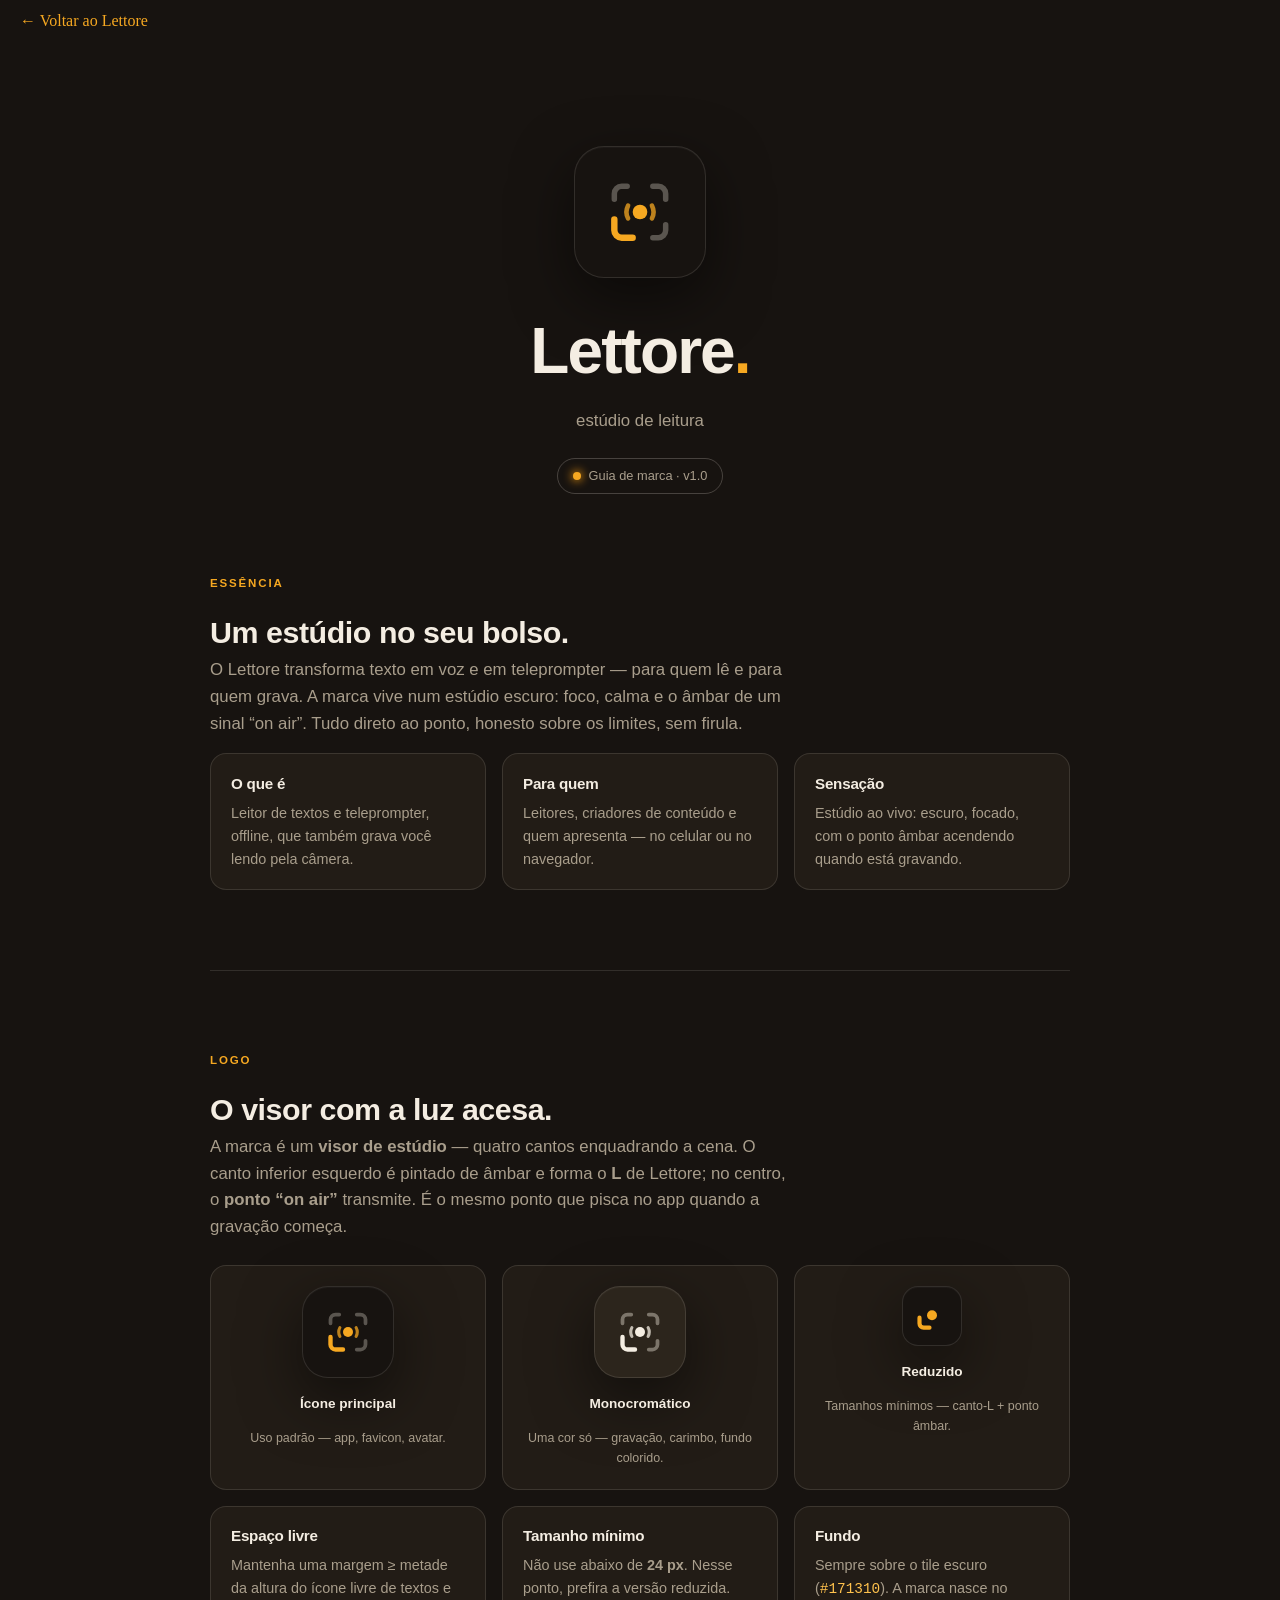
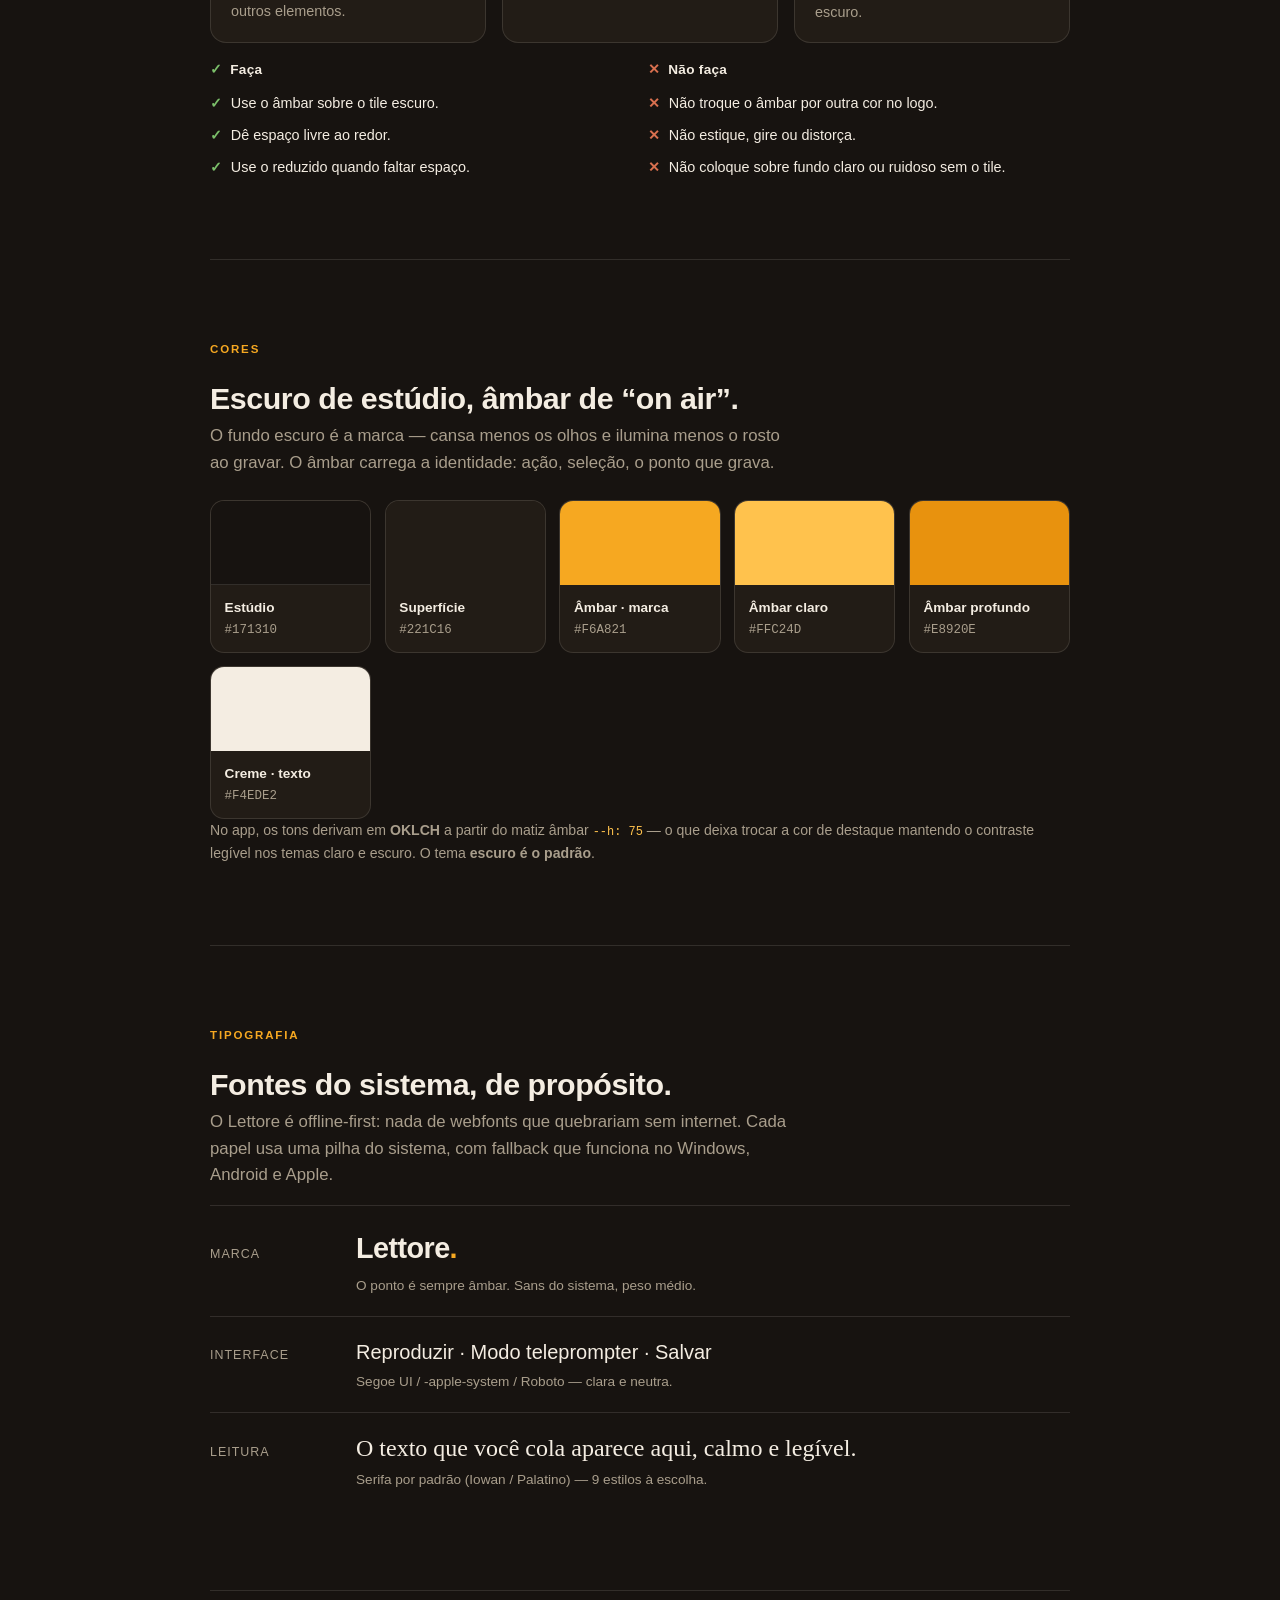
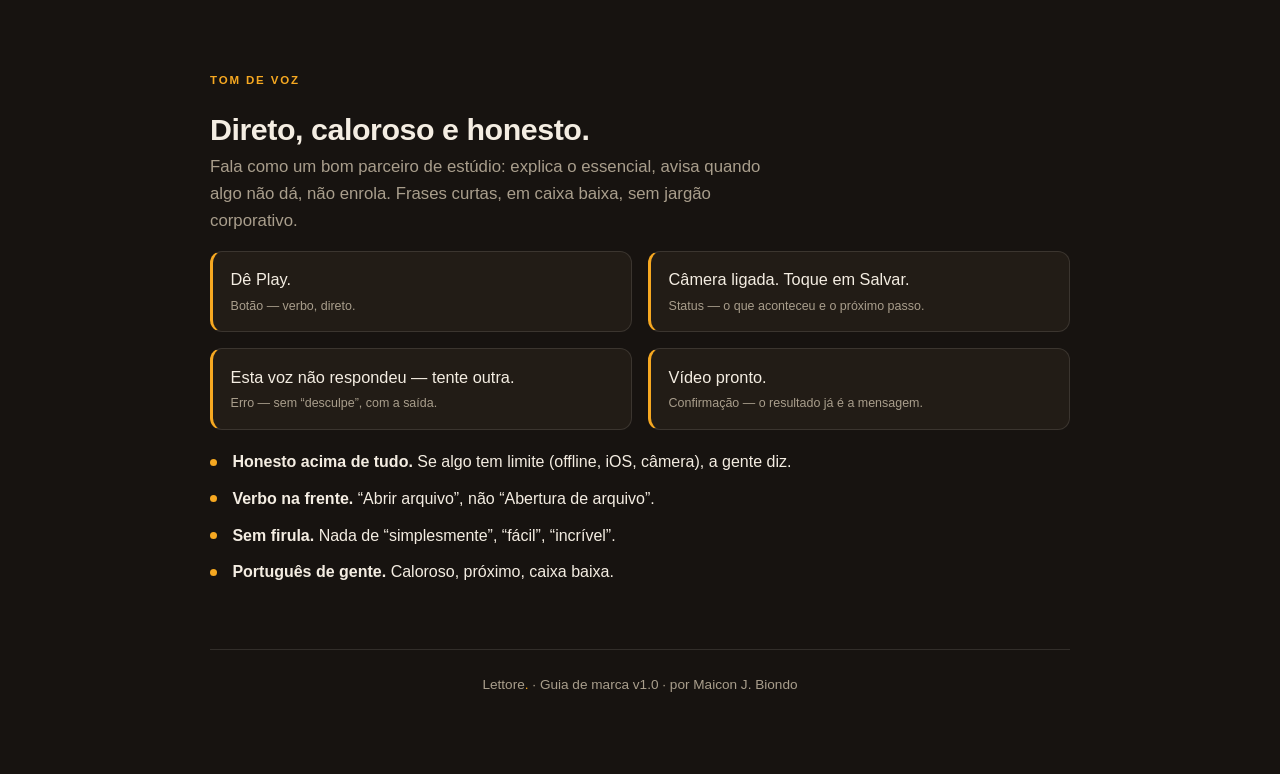
==== marca.html @ f1a98df7 "Guia de marca publicado no site (marca.html) + link no rodapé do app; offline via SW; cache sw v14" ====
<!doctype html>
<html lang="pt-BR">
<head>
<meta charset="utf-8" />
<meta name="viewport" content="width=device-width, initial-scale=1, viewport-fit=cover" />
<meta name="theme-color" content="#171310" />
<meta name="description" content="Guia de marca do Lettore: logo, cores, tipografia e tom de voz." />
<link rel="icon" href="icons/icon-192.png" />
<style>body{margin:0;background:#171310}.backbar{position:sticky;top:0;z-index:9;padding:12px 20px;font:600 14px/-apple-system,"Segoe UI",Roboto,sans-serif}.backbar a{color:#f6a821;text-decoration:none}</style>
<title>Lettore — Guia de marca</title>
<style>
  :root {
    --studio: #171310;
    --surface: #221c16;
    --surface-2: #2c251c;
    --amber: #f6a821;
    --amber-light: #ffc24d;
    --amber-deep: #e8920e;
    --cream: #f4ede2;
    --muted: #a99e8c;
    --line: rgba(244, 237, 226, 0.12);
    --line-strong: rgba(244, 237, 226, 0.22);
    --ok: #7bbf6a;
    --no: #d9704f;
    --sans: -apple-system, "Segoe UI", Roboto, "Helvetica Neue", Arial, sans-serif;
    --serif: "Iowan Old Style", "Palatino Linotype", Palatino, Georgia, serif;
    --mono: "SF Mono", "Cascadia Code", Menlo, Consolas, monospace;
  }
  * { box-sizing: border-box; }
  .bg {
    background: var(--studio);
    color: var(--cream);
    font-family: var(--sans);
    line-height: 1.6;
    padding: clamp(1.5rem, 5vw, 4rem) 1.25rem 5rem;
  }
  .wrap { max-width: 860px; margin: 0 auto; }
  .bg :is(h1, h2, h3) { margin: 0; font-weight: 650; letter-spacing: -0.015em; text-wrap: balance; }
  .bg p { margin: 0; }

  .eyebrow {
    font-size: 0.72rem; font-weight: 600; letter-spacing: 0.16em;
    text-transform: uppercase; color: var(--amber);
  }
  .section { margin-top: clamp(3rem, 7vw, 5rem); animation: rise 0.7s cubic-bezier(0.22,1,0.36,1) both; }
  .section > .eyebrow { display: block; margin-bottom: 1rem; }
  .section > h2 { font-size: clamp(1.4rem, 3.5vw, 1.9rem); }
  .lede { color: var(--muted); font-size: 1.05rem; max-width: 62ch; margin-top: 0.6rem; }
  .rule { height: 1px; background: var(--line); border: 0; margin-top: clamp(3rem, 7vw, 5rem); }

  /* Hero */
  .hero { text-align: center; padding: clamp(1rem, 4vw, 2.5rem) 0 0; animation: rise 0.8s cubic-bezier(0.22,1,0.36,1) both; }
  .tile {
    display: inline-grid; place-items: center;
    background: var(--studio);
    border: 1px solid var(--line);
    border-radius: 26px;
    box-shadow: 0 20px 60px rgba(0,0,0,0.5), inset 0 1px 0 rgba(255,255,255,0.03);
  }
  .hero .tile { width: 132px; height: 132px; border-radius: 30px; }
  .hero h1 {
    font-size: clamp(2.6rem, 9vw, 4rem); margin-top: 1.4rem;
    letter-spacing: -0.03em; font-weight: 650;
  }
  .hero h1 .dot { color: var(--amber); }
  .hero .tag { color: var(--muted); font-size: 1.05rem; margin-top: 0.3rem; }
  .badge {
    display: inline-flex; align-items: center; gap: 0.5rem; margin-top: 1.5rem;
    padding: 0.4rem 0.9rem; border: 1px solid var(--line-strong); border-radius: 999px;
    font-size: 0.8rem; color: var(--muted);
  }
  .badge .live { width: 8px; height: 8px; border-radius: 50%; background: var(--amber); box-shadow: 0 0 10px 1px var(--amber-deep); }

  /* Logo variations */
  .grid { display: grid; gap: 1rem; }
  .cols-3 { grid-template-columns: repeat(auto-fit, minmax(200px, 1fr)); }
  .cols-2 { grid-template-columns: repeat(auto-fit, minmax(240px, 1fr)); }
  .card {
    background: var(--surface); border: 1px solid var(--line); border-radius: 16px;
    padding: 1.25rem;
  }
  .logo-cell { display: flex; flex-direction: column; align-items: center; gap: 0.9rem; }
  .logo-cell .tile { width: 92px; height: 92px; }
  .logo-cell .name { font-size: 0.85rem; font-weight: 600; }
  .logo-cell .note { font-size: 0.78rem; color: var(--muted); text-align: center; }

  /* Clear space + min size row */
  .specs { display: grid; grid-template-columns: repeat(auto-fit, minmax(220px, 1fr)); gap: 1rem; margin-top: 1rem; }
  .spec { background: var(--surface); border: 1px solid var(--line); border-radius: 16px; padding: 1.1rem 1.25rem; }
  .spec h3 { font-size: 0.95rem; margin-bottom: 0.35rem; }
  .spec p { font-size: 0.9rem; color: var(--muted); }

  /* Do / Don't */
  .rules-2 { display: grid; grid-template-columns: 1fr 1fr; gap: 1rem; margin-top: 1rem; }
  @media (max-width: 560px) { .rules-2 { grid-template-columns: 1fr; } }
  .rulecol h3 { font-size: 0.85rem; letter-spacing: 0.02em; margin-bottom: 0.7rem; display: flex; align-items: center; gap: 0.5rem; }
  .rulecol ul { list-style: none; margin: 0; padding: 0; display: flex; flex-direction: column; gap: 0.55rem; }
  .rulecol li { font-size: 0.9rem; color: var(--cream); padding-left: 1.3rem; position: relative; }
  .rulecol li::before { position: absolute; left: 0; top: 0; font-weight: 700; }
  .do li::before { content: "✓"; color: var(--ok); }
  .dont li::before { content: "✕"; color: var(--no); }
  .tick { color: var(--ok); } .cross { color: var(--no); }

  /* Colors */
  .swatches { display: grid; grid-template-columns: repeat(auto-fit, minmax(150px, 1fr)); gap: 0.85rem; }
  .sw { border: 1px solid var(--line); border-radius: 14px; overflow: hidden; background: var(--surface); }
  .sw .chip { height: 84px; }
  .sw .meta { padding: 0.7rem 0.85rem; }
  .sw .role { font-size: 0.85rem; font-weight: 600; }
  .sw .hex { font-family: var(--mono); font-size: 0.78rem; color: var(--muted); margin-top: 0.15rem; text-transform: uppercase; }
  .note-oklch { margin-top: 1rem; font-size: 0.88rem; color: var(--muted); }
  .note-oklch code { font-family: var(--mono); color: var(--amber-light); font-size: 0.85em; }

  /* Typography */
  .type-row { border-top: 1px solid var(--line); padding: 1.2rem 0; display: grid; grid-template-columns: 130px 1fr; gap: 1rem; align-items: baseline; }
  @media (max-width: 560px) { .type-row { grid-template-columns: 1fr; gap: 0.4rem; } }
  .type-row .k { font-size: 0.78rem; color: var(--muted); text-transform: uppercase; letter-spacing: 0.08em; }
  .type-row .sample-serif { font-family: var(--serif); font-size: 1.5rem; line-height: 1.4; }
  .type-row .sample-sans { font-family: var(--sans); font-size: 1.25rem; }
  .type-row .sample-word { font-size: 1.8rem; font-weight: 650; letter-spacing: -0.02em; }
  .type-row .sub { font-size: 0.85rem; color: var(--muted); margin-top: 0.2rem; }

  /* Voice */
  .voice-grid { display: grid; grid-template-columns: 1fr 1fr; gap: 1rem; margin-top: 1rem; }
  @media (max-width: 560px) { .voice-grid { grid-template-columns: 1fr; } }
  .quote { background: var(--surface); border: 1px solid var(--line); border-left: 3px solid var(--amber); border-radius: 12px; padding: 0.9rem 1.1rem; font-size: 1.02rem; }
  .quote span { display: block; font-size: 0.78rem; color: var(--muted); margin-top: 0.3rem; }
  .principles { list-style: none; margin: 1.2rem 0 0; padding: 0; display: flex; flex-direction: column; gap: 0.7rem; }
  .principles li { padding-left: 1.4rem; position: relative; color: var(--cream); }
  .principles li::before { content: ""; position: absolute; left: 0; top: 0.6em; width: 7px; height: 7px; background: var(--amber); border-radius: 50%; }
  .principles b { font-weight: 650; }

  footer.foot { margin-top: 4rem; padding-top: 1.5rem; border-top: 1px solid var(--line); text-align: center; color: var(--muted); font-size: 0.85rem; }
  footer.foot .dot { color: var(--amber); }

  @keyframes rise { from { opacity: 0; transform: translateY(14px); } to { opacity: 1; transform: none; } }
  @media (prefers-reduced-motion: reduce) { .section, .hero { animation: none; } }
</style>

</head>
<body>
<div class="backbar"><a href="./index.html">← Voltar ao Lettore</a></div>
<div class="bg">
  <div class="wrap">

    <header class="hero">
      <span class="tile">
        <svg viewBox="0 0 96 96" width="88" height="88" aria-label="Marca Lettore">
          <path d="M20 34 v-6 a8 8 0 0 1 8-8 h6" fill="none" stroke="#F4EDE2" stroke-width="6" stroke-linecap="round" opacity="0.3"/>
          <path d="M62 20 h6 a8 8 0 0 1 8 8 v6" fill="none" stroke="#F4EDE2" stroke-width="6" stroke-linecap="round" opacity="0.3"/>
          <path d="M76 62 v6 a8 8 0 0 1 -8 8 h-6" fill="none" stroke="#F4EDE2" stroke-width="6" stroke-linecap="round" opacity="0.3"/>
          <path d="M20 56 v12 a8 8 0 0 0 8 8 h12" fill="none" stroke="#F6A821" stroke-width="7" stroke-linecap="round"/>
          <circle cx="48" cy="48" r="8" fill="#F6A821"/>
          <path d="M35 41 a15 15 0 0 0 0 14" fill="none" stroke="#F6A821" stroke-width="5" stroke-linecap="round" opacity="0.75"/>
          <path d="M61 41 a15 15 0 0 1 0 14" fill="none" stroke="#F6A821" stroke-width="5" stroke-linecap="round" opacity="0.75"/>
        </svg>
      </span>
      <h1>Lettore<span class="dot">.</span></h1>
      <p class="tag">estúdio de leitura</p>
      <span class="badge"><span class="live"></span> Guia de marca · v1.0</span>
    </header>

    <section class="section">
      <span class="eyebrow">Essência</span>
      <h2>Um estúdio no seu bolso.</h2>
      <p class="lede">O Lettore transforma texto em voz e em teleprompter — para quem lê e para quem grava. A marca vive num estúdio escuro: foco, calma e o âmbar de um sinal “on air”. Tudo direto ao ponto, honesto sobre os limites, sem firula.</p>
      <div class="specs">
        <div class="spec"><h3>O que é</h3><p>Leitor de textos e teleprompter, offline, que também grava você lendo pela câmera.</p></div>
        <div class="spec"><h3>Para quem</h3><p>Leitores, criadores de conteúdo e quem apresenta — no celular ou no navegador.</p></div>
        <div class="spec"><h3>Sensação</h3><p>Estúdio ao vivo: escuro, focado, com o ponto âmbar acendendo quando está gravando.</p></div>
      </div>
    </section>

    <hr class="rule" />

    <section class="section">
      <span class="eyebrow">Logo</span>
      <h2>O visor com a luz acesa.</h2>
      <p class="lede">A marca é um <b>visor de estúdio</b> — quatro cantos enquadrando a cena. O canto inferior esquerdo é pintado de âmbar e forma o <b>L</b> de Lettore; no centro, o <b>ponto “on air”</b> transmite. É o mesmo ponto que pisca no app quando a gravação começa.</p>

      <div class="grid cols-3" style="margin-top:1.5rem">
        <div class="card logo-cell">
          <span class="tile">
            <svg viewBox="0 0 96 96" width="60" height="60" aria-hidden="true">
              <path d="M20 34 v-6 a8 8 0 0 1 8-8 h6" fill="none" stroke="#F4EDE2" stroke-width="6" stroke-linecap="round" opacity="0.3"/>
              <path d="M62 20 h6 a8 8 0 0 1 8 8 v6" fill="none" stroke="#F4EDE2" stroke-width="6" stroke-linecap="round" opacity="0.3"/>
              <path d="M76 62 v6 a8 8 0 0 1 -8 8 h-6" fill="none" stroke="#F4EDE2" stroke-width="6" stroke-linecap="round" opacity="0.3"/>
              <path d="M20 56 v12 a8 8 0 0 0 8 8 h12" fill="none" stroke="#F6A821" stroke-width="7" stroke-linecap="round"/>
              <circle cx="48" cy="48" r="8" fill="#F6A821"/>
              <path d="M35 41 a15 15 0 0 0 0 14" fill="none" stroke="#F6A821" stroke-width="5" stroke-linecap="round" opacity="0.75"/>
              <path d="M61 41 a15 15 0 0 1 0 14" fill="none" stroke="#F6A821" stroke-width="5" stroke-linecap="round" opacity="0.75"/>
            </svg>
          </span>
          <span class="name">Ícone principal</span>
          <span class="note">Uso padrão — app, favicon, avatar.</span>
        </div>
        <div class="card logo-cell">
          <span class="tile" style="background:var(--surface-2)">
            <svg viewBox="0 0 96 96" width="60" height="60" aria-hidden="true" style="color:var(--cream)">
              <path d="M20 34 v-6 a8 8 0 0 1 8-8 h6" fill="none" stroke="currentColor" stroke-width="6" stroke-linecap="round" opacity="0.4"/>
              <path d="M62 20 h6 a8 8 0 0 1 8 8 v6" fill="none" stroke="currentColor" stroke-width="6" stroke-linecap="round" opacity="0.4"/>
              <path d="M76 62 v6 a8 8 0 0 1 -8 8 h-6" fill="none" stroke="currentColor" stroke-width="6" stroke-linecap="round" opacity="0.4"/>
              <path d="M20 56 v12 a8 8 0 0 0 8 8 h12" fill="none" stroke="currentColor" stroke-width="7" stroke-linecap="round"/>
              <circle cx="48" cy="48" r="8" fill="currentColor"/>
              <path d="M35 41 a15 15 0 0 0 0 14" fill="none" stroke="currentColor" stroke-width="5" stroke-linecap="round" opacity="0.75"/>
              <path d="M61 41 a15 15 0 0 1 0 14" fill="none" stroke="currentColor" stroke-width="5" stroke-linecap="round" opacity="0.75"/>
            </svg>
          </span>
          <span class="name">Monocromático</span>
          <span class="note">Uma cor só — gravação, carimbo, fundo colorido.</span>
        </div>
        <div class="card logo-cell">
          <span class="tile" style="width:60px;height:60px;border-radius:16px">
            <svg viewBox="0 0 96 96" width="40" height="40" aria-hidden="true">
              <path d="M18 52 v14 a10 10 0 0 0 10 10 h14" fill="none" stroke="#F6A821" stroke-width="10" stroke-linecap="round"/>
              <circle cx="48" cy="46" r="12" fill="#F6A821"/>
            </svg>
          </span>
          <span class="name">Reduzido</span>
          <span class="note">Tamanhos mínimos — canto-L + ponto âmbar.</span>
        </div>
      </div>

      <div class="specs">
        <div class="spec"><h3>Espaço livre</h3><p>Mantenha uma margem ≥ metade da altura do ícone livre de textos e outros elementos.</p></div>
        <div class="spec"><h3>Tamanho mínimo</h3><p>Não use abaixo de <b>24&nbsp;px</b>. Nesse ponto, prefira a versão reduzida.</p></div>
        <div class="spec"><h3>Fundo</h3><p>Sempre sobre o tile escuro (<span style="font-family:var(--mono);color:var(--amber-light)">#171310</span>). A marca nasce no escuro.</p></div>
      </div>

      <div class="rules-2">
        <div class="rulecol do">
          <h3><span class="tick">✓</span> Faça</h3>
          <ul>
            <li>Use o âmbar sobre o tile escuro.</li>
            <li>Dê espaço livre ao redor.</li>
            <li>Use o reduzido quando faltar espaço.</li>
          </ul>
        </div>
        <div class="rulecol dont">
          <h3><span class="cross">✕</span> Não faça</h3>
          <ul>
            <li>Não troque o âmbar por outra cor no logo.</li>
            <li>Não estique, gire ou distorça.</li>
            <li>Não coloque sobre fundo claro ou ruidoso sem o tile.</li>
          </ul>
        </div>
      </div>
    </section>

    <hr class="rule" />

    <section class="section">
      <span class="eyebrow">Cores</span>
      <h2>Escuro de estúdio, âmbar de “on air”.</h2>
      <p class="lede">O fundo escuro é a marca — cansa menos os olhos e ilumina menos o rosto ao gravar. O âmbar carrega a identidade: ação, seleção, o ponto que grava.</p>
      <div class="swatches" style="margin-top:1.5rem">
        <div class="sw"><div class="chip" style="background:#171310;border-bottom:1px solid var(--line)"></div><div class="meta"><div class="role">Estúdio</div><div class="hex">#171310</div></div></div>
        <div class="sw"><div class="chip" style="background:#221c16"></div><div class="meta"><div class="role">Superfície</div><div class="hex">#221C16</div></div></div>
        <div class="sw"><div class="chip" style="background:#f6a821"></div><div class="meta"><div class="role">Âmbar · marca</div><div class="hex">#F6A821</div></div></div>
        <div class="sw"><div class="chip" style="background:#ffc24d"></div><div class="meta"><div class="role">Âmbar claro</div><div class="hex">#FFC24D</div></div></div>
        <div class="sw"><div class="chip" style="background:#e8920e"></div><div class="meta"><div class="role">Âmbar profundo</div><div class="hex">#E8920E</div></div></div>
        <div class="sw"><div class="chip" style="background:#f4ede2"></div><div class="meta"><div class="role">Creme · texto</div><div class="hex">#F4EDE2</div></div></div>
      </div>
      <p class="note-oklch">No app, os tons derivam em <b>OKLCH</b> a partir do matiz âmbar <code>--h: 75</code> — o que deixa trocar a cor de destaque mantendo o contraste legível nos temas claro e escuro. O tema <b>escuro é o padrão</b>.</p>
    </section>

    <hr class="rule" />

    <section class="section">
      <span class="eyebrow">Tipografia</span>
      <h2>Fontes do sistema, de propósito.</h2>
      <p class="lede">O Lettore é offline-first: nada de webfonts que quebrariam sem internet. Cada papel usa uma pilha do sistema, com fallback que funciona no Windows, Android e Apple.</p>
      <div style="margin-top:1rem">
        <div class="type-row">
          <div class="k">Marca</div>
          <div><div class="sample-word">Lettore<span style="color:var(--amber)">.</span></div><div class="sub">O ponto é sempre âmbar. Sans do sistema, peso médio.</div></div>
        </div>
        <div class="type-row">
          <div class="k">Interface</div>
          <div><div class="sample-sans">Reproduzir · Modo teleprompter · Salvar</div><div class="sub">Segoe UI / -apple-system / Roboto — clara e neutra.</div></div>
        </div>
        <div class="type-row">
          <div class="k">Leitura</div>
          <div><div class="sample-serif">O texto que você cola aparece aqui, calmo e legível.</div><div class="sub">Serifa por padrão (Iowan / Palatino) — 9 estilos à escolha.</div></div>
        </div>
      </div>
    </section>

    <hr class="rule" />

    <section class="section">
      <span class="eyebrow">Tom de voz</span>
      <h2>Direto, caloroso e honesto.</h2>
      <p class="lede">Fala como um bom parceiro de estúdio: explica o essencial, avisa quando algo não dá, não enrola. Frases curtas, em caixa baixa, sem jargão corporativo.</p>
      <div class="voice-grid">
        <div class="quote">Dê Play.<span>Botão — verbo, direto.</span></div>
        <div class="quote">Câmera ligada. Toque em Salvar.<span>Status — o que aconteceu e o próximo passo.</span></div>
        <div class="quote">Esta voz não respondeu — tente outra.<span>Erro — sem “desculpe”, com a saída.</span></div>
        <div class="quote">Vídeo pronto.<span>Confirmação — o resultado já é a mensagem.</span></div>
      </div>
      <ul class="principles">
        <li><b>Honesto acima de tudo.</b> Se algo tem limite (offline, iOS, câmera), a gente diz.</li>
        <li><b>Verbo na frente.</b> “Abrir arquivo”, não “Abertura de arquivo”.</li>
        <li><b>Sem firula.</b> Nada de “simplesmente”, “fácil”, “incrível”.</li>
        <li><b>Português de gente.</b> Caloroso, próximo, caixa baixa.</li>
      </ul>
    </section>

    <footer class="foot">
      Lettore<span class="dot">.</span> · Guia de marca v1.0 · por Maicon J. Biondo
    </footer>

  </div>
</div>

</body>
</html>
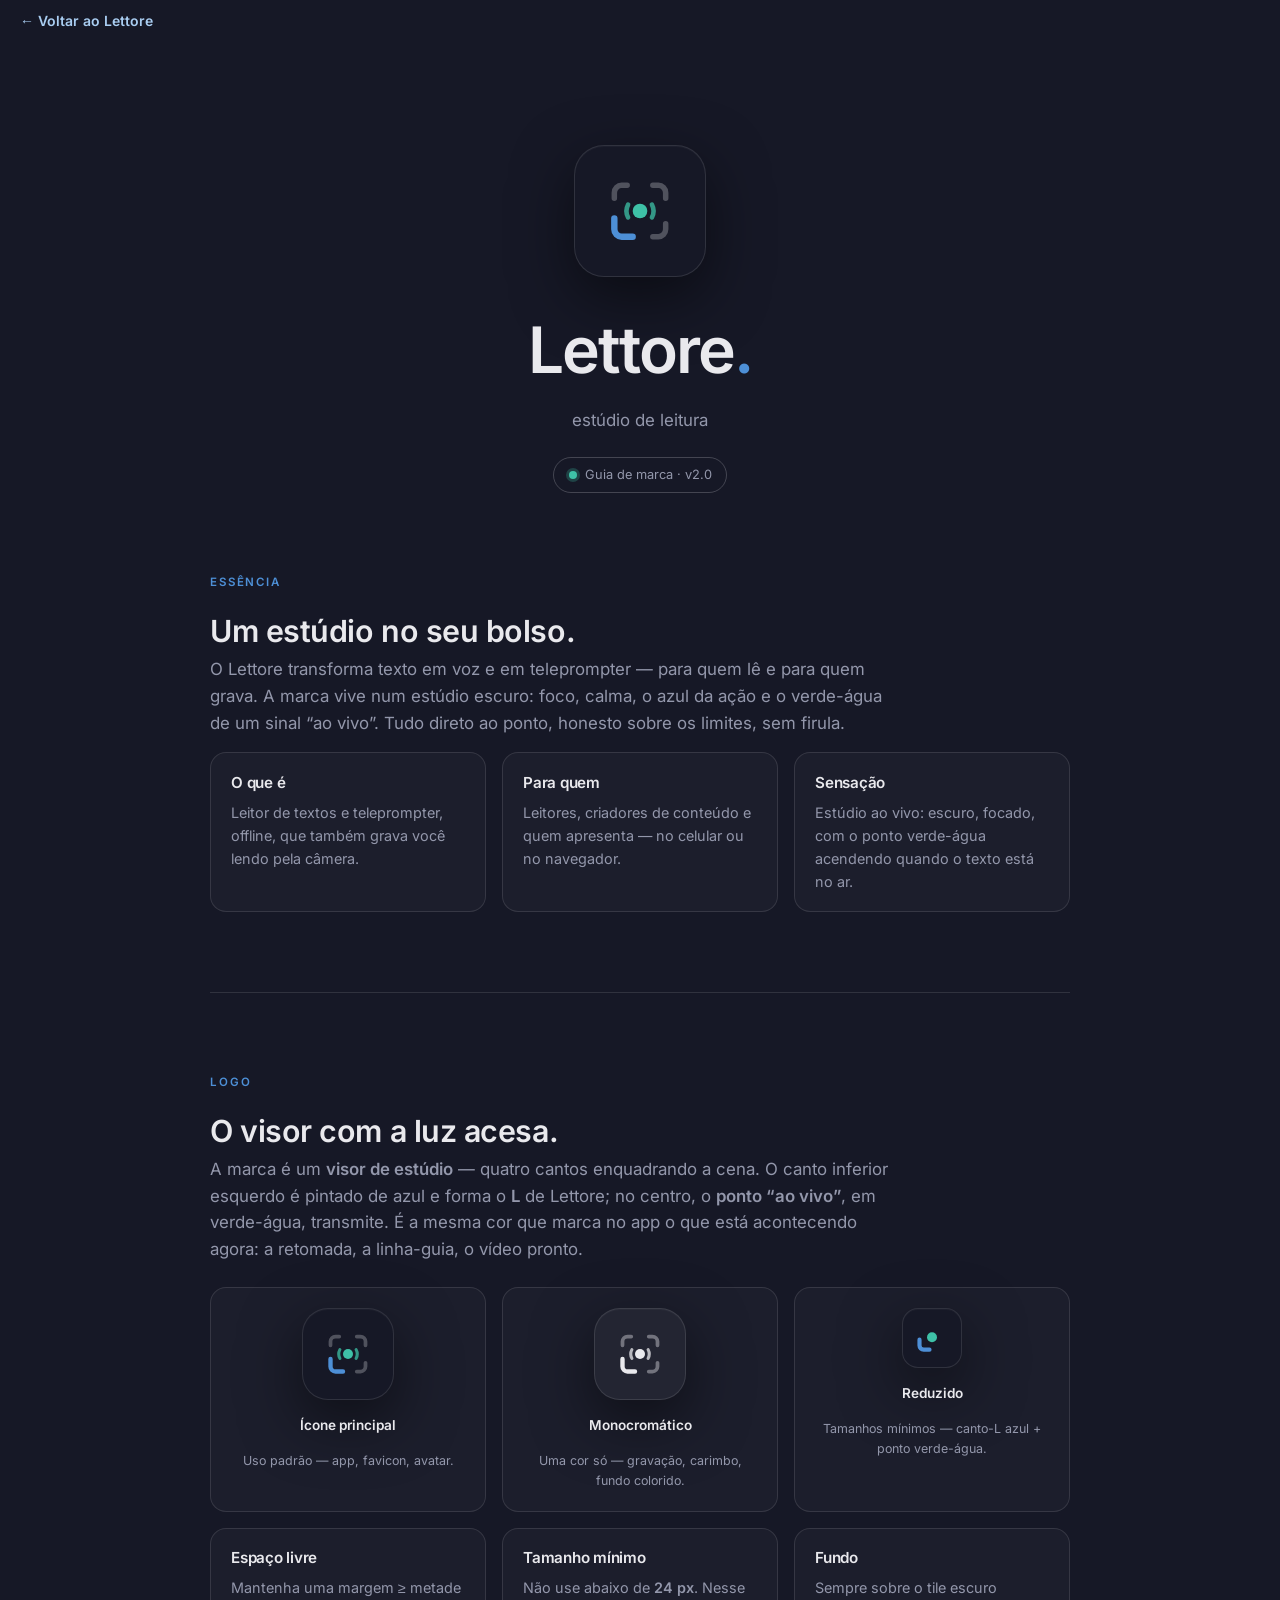
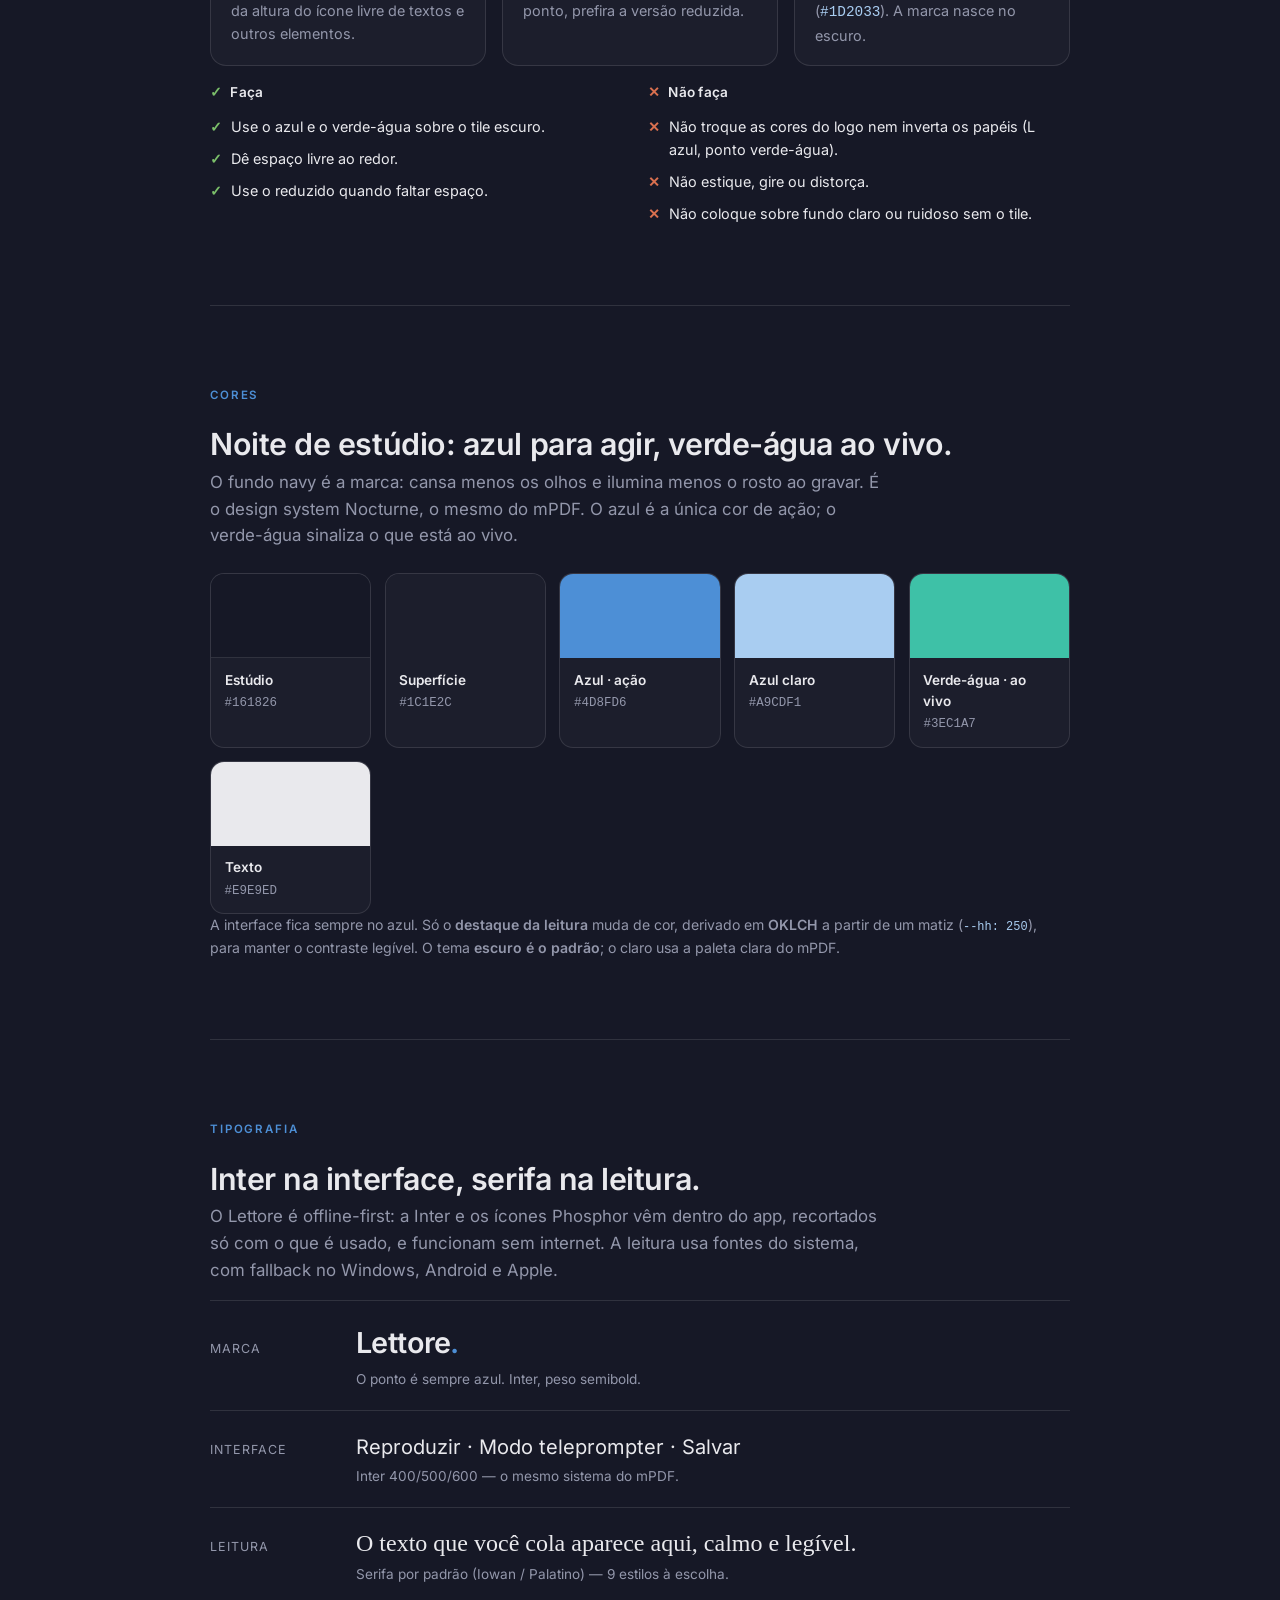
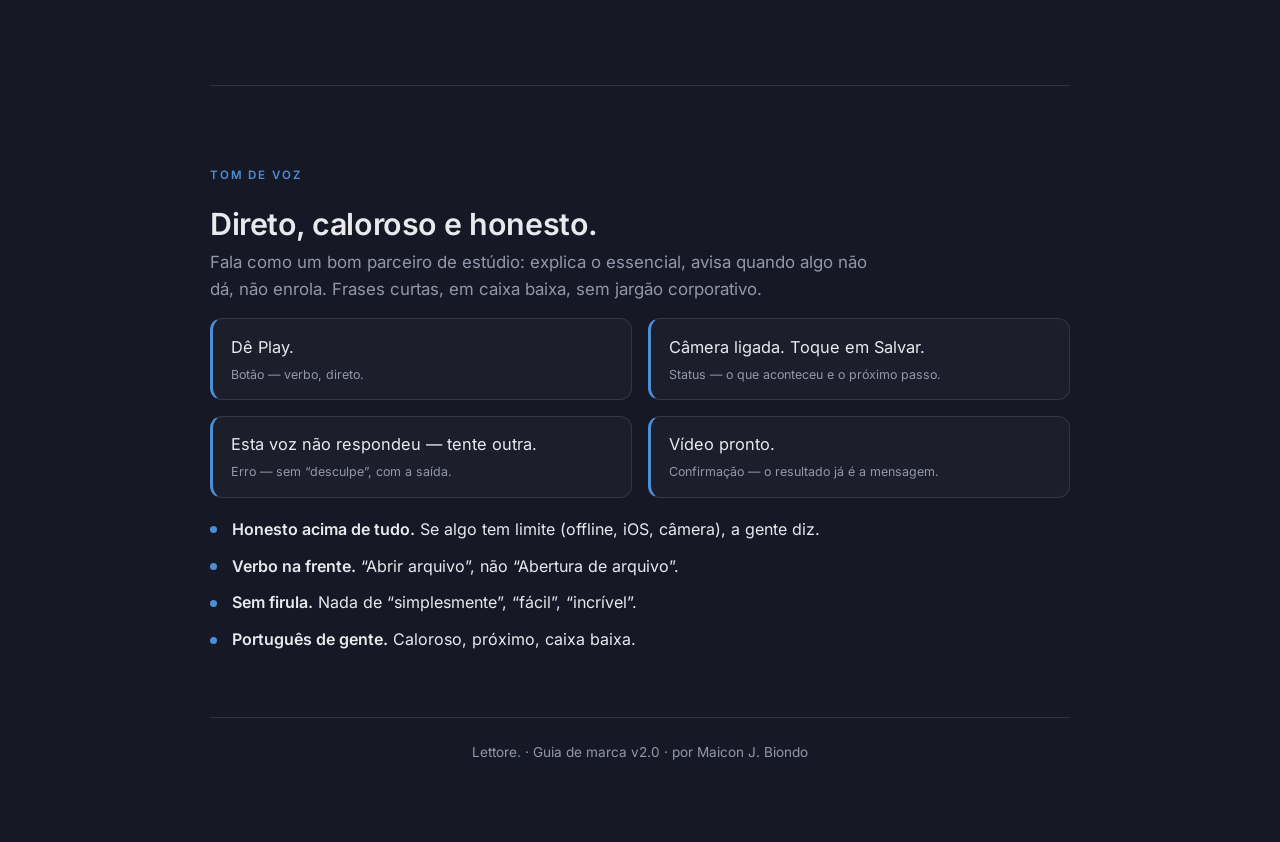
==== commit d410abfd: "feat: v2.0 - visual Nocturne, faixa de foco e 11 correcoes - Interface no design system Nocturne (me" ====
--- a/marca.html
+++ b/marca.html
@@ -3,26 +3,29 @@
 <head>
 <meta charset="utf-8" />
 <meta name="viewport" content="width=device-width, initial-scale=1, viewport-fit=cover" />
-<meta name="theme-color" content="#171310" />
+<meta name="theme-color" content="#161826" />
 <meta name="description" content="Guia de marca do Lettore: logo, cores, tipografia e tom de voz." />
 <link rel="icon" href="icons/icon-192.png" />
-<style>body{margin:0;background:#171310}.backbar{position:sticky;top:0;z-index:9;padding:12px 20px;font:600 14px/-apple-system,"Segoe UI",Roboto,sans-serif}.backbar a{color:#f6a821;text-decoration:none}</style>
+<style>body{margin:0;background:#161826}.backbar{position:sticky;top:0;z-index:9;padding:12px 20px;background:#161826;font:600 14px Inter,-apple-system,"Segoe UI",Roboto,sans-serif}.backbar a{color:#A9CDF1;text-decoration:none}</style>
 <title>Lettore — Guia de marca</title>
 <style>
+  @font-face { font-family: "Inter"; font-weight: 400; font-display: swap; src: url("fonts/Inter-400.ttf") format("truetype"); }
+  @font-face { font-family: "Inter"; font-weight: 500 700; font-display: swap; src: url("fonts/Inter-600.ttf") format("truetype"); }
   :root {
-    --studio: #171310;
-    --surface: #221c16;
-    --surface-2: #2c251c;
-    --amber: #f6a821;
-    --amber-light: #ffc24d;
-    --amber-deep: #e8920e;
-    --cream: #f4ede2;
-    --muted: #a99e8c;
-    --line: rgba(244, 237, 226, 0.12);
-    --line-strong: rgba(244, 237, 226, 0.22);
+    --studio: #161826;
+    --surface: #1C1E2C;
+    --surface-2: #232532;
+    --amber: #4D8FD6;
+    --live: #3EC1A7;
+    --amber-light: #A9CDF1;
+    --amber-deep: #2F6FB5;
+    --cream: #E9E9ED;
+    --muted: #9397AB;
+    --line: rgba(233, 233, 237, 0.12);
+    --line-strong: rgba(233, 233, 237, 0.22);
     --ok: #7bbf6a;
     --no: #d9704f;
-    --sans: -apple-system, "Segoe UI", Roboto, "Helvetica Neue", Arial, sans-serif;
+    --sans: "Inter", -apple-system, "Segoe UI", Roboto, "Helvetica Neue", Arial, sans-serif;
     --serif: "Iowan Old Style", "Palatino Linotype", Palatino, Georgia, serif;
     --mono: "SF Mono", "Cascadia Code", Menlo, Consolas, monospace;
   }
@@ -69,7 +72,7 @@
     padding: 0.4rem 0.9rem; border: 1px solid var(--line-strong); border-radius: 999px;
     font-size: 0.8rem; color: var(--muted);
   }
-  .badge .live { width: 8px; height: 8px; border-radius: 50%; background: var(--amber); box-shadow: 0 0 10px 1px var(--amber-deep); }
+  .badge .live { width: 8px; height: 8px; border-radius: 50%; background: var(--live); box-shadow: 0 0 0 3px rgba(62, 193, 167, .25); }
 
   /* Logo variations */
   .grid { display: grid; gap: 1rem; }
@@ -146,28 +149,28 @@
     <header class="hero">
       <span class="tile">
         <svg viewBox="0 0 96 96" width="88" height="88" aria-label="Marca Lettore">
-          <path d="M20 34 v-6 a8 8 0 0 1 8-8 h6" fill="none" stroke="#F4EDE2" stroke-width="6" stroke-linecap="round" opacity="0.3"/>
-          <path d="M62 20 h6 a8 8 0 0 1 8 8 v6" fill="none" stroke="#F4EDE2" stroke-width="6" stroke-linecap="round" opacity="0.3"/>
-          <path d="M76 62 v6 a8 8 0 0 1 -8 8 h-6" fill="none" stroke="#F4EDE2" stroke-width="6" stroke-linecap="round" opacity="0.3"/>
-          <path d="M20 56 v12 a8 8 0 0 0 8 8 h12" fill="none" stroke="#F6A821" stroke-width="7" stroke-linecap="round"/>
-          <circle cx="48" cy="48" r="8" fill="#F6A821"/>
-          <path d="M35 41 a15 15 0 0 0 0 14" fill="none" stroke="#F6A821" stroke-width="5" stroke-linecap="round" opacity="0.75"/>
-          <path d="M61 41 a15 15 0 0 1 0 14" fill="none" stroke="#F6A821" stroke-width="5" stroke-linecap="round" opacity="0.75"/>
+          <path d="M20 34 v-6 a8 8 0 0 1 8-8 h6" fill="none" stroke="#E9E9ED" stroke-width="6" stroke-linecap="round" opacity="0.28"/>
+          <path d="M62 20 h6 a8 8 0 0 1 8 8 v6" fill="none" stroke="#E9E9ED" stroke-width="6" stroke-linecap="round" opacity="0.28"/>
+          <path d="M76 62 v6 a8 8 0 0 1 -8 8 h-6" fill="none" stroke="#E9E9ED" stroke-width="6" stroke-linecap="round" opacity="0.28"/>
+          <path d="M20 56 v12 a8 8 0 0 0 8 8 h12" fill="none" stroke="#4D8FD6" stroke-width="7" stroke-linecap="round"/>
+          <circle cx="48" cy="48" r="8" fill="#3EC1A7"/>
+          <path d="M35 41 a15 15 0 0 0 0 14" fill="none" stroke="#3EC1A7" stroke-width="5" stroke-linecap="round" opacity="0.75"/>
+          <path d="M61 41 a15 15 0 0 1 0 14" fill="none" stroke="#3EC1A7" stroke-width="5" stroke-linecap="round" opacity="0.75"/>
         </svg>
       </span>
       <h1>Lettore<span class="dot">.</span></h1>
       <p class="tag">estúdio de leitura</p>
-      <span class="badge"><span class="live"></span> Guia de marca · v1.0</span>
+      <span class="badge"><span class="live"></span> Guia de marca · v2.0</span>
     </header>
 
     <section class="section">
       <span class="eyebrow">Essência</span>
       <h2>Um estúdio no seu bolso.</h2>
-      <p class="lede">O Lettore transforma texto em voz e em teleprompter — para quem lê e para quem grava. A marca vive num estúdio escuro: foco, calma e o âmbar de um sinal “on air”. Tudo direto ao ponto, honesto sobre os limites, sem firula.</p>
+      <p class="lede">O Lettore transforma texto em voz e em teleprompter — para quem lê e para quem grava. A marca vive num estúdio escuro: foco, calma, o azul da ação e o verde-água de um sinal “ao vivo”. Tudo direto ao ponto, honesto sobre os limites, sem firula.</p>
       <div class="specs">
         <div class="spec"><h3>O que é</h3><p>Leitor de textos e teleprompter, offline, que também grava você lendo pela câmera.</p></div>
         <div class="spec"><h3>Para quem</h3><p>Leitores, criadores de conteúdo e quem apresenta — no celular ou no navegador.</p></div>
-        <div class="spec"><h3>Sensação</h3><p>Estúdio ao vivo: escuro, focado, com o ponto âmbar acendendo quando está gravando.</p></div>
+        <div class="spec"><h3>Sensação</h3><p>Estúdio ao vivo: escuro, focado, com o ponto verde-água acendendo quando o texto está no ar.</p></div>
       </div>
     </section>
 
@@ -176,19 +179,19 @@
     <section class="section">
       <span class="eyebrow">Logo</span>
       <h2>O visor com a luz acesa.</h2>
-      <p class="lede">A marca é um <b>visor de estúdio</b> — quatro cantos enquadrando a cena. O canto inferior esquerdo é pintado de âmbar e forma o <b>L</b> de Lettore; no centro, o <b>ponto “on air”</b> transmite. É o mesmo ponto que pisca no app quando a gravação começa.</p>
+      <p class="lede">A marca é um <b>visor de estúdio</b> — quatro cantos enquadrando a cena. O canto inferior esquerdo é pintado de azul e forma o <b>L</b> de Lettore; no centro, o <b>ponto “ao vivo”</b>, em verde-água, transmite. É a mesma cor que marca no app o que está acontecendo agora: a retomada, a linha-guia, o vídeo pronto.</p>
 
       <div class="grid cols-3" style="margin-top:1.5rem">
         <div class="card logo-cell">
           <span class="tile">
             <svg viewBox="0 0 96 96" width="60" height="60" aria-hidden="true">
-              <path d="M20 34 v-6 a8 8 0 0 1 8-8 h6" fill="none" stroke="#F4EDE2" stroke-width="6" stroke-linecap="round" opacity="0.3"/>
-              <path d="M62 20 h6 a8 8 0 0 1 8 8 v6" fill="none" stroke="#F4EDE2" stroke-width="6" stroke-linecap="round" opacity="0.3"/>
-              <path d="M76 62 v6 a8 8 0 0 1 -8 8 h-6" fill="none" stroke="#F4EDE2" stroke-width="6" stroke-linecap="round" opacity="0.3"/>
-              <path d="M20 56 v12 a8 8 0 0 0 8 8 h12" fill="none" stroke="#F6A821" stroke-width="7" stroke-linecap="round"/>
-              <circle cx="48" cy="48" r="8" fill="#F6A821"/>
-              <path d="M35 41 a15 15 0 0 0 0 14" fill="none" stroke="#F6A821" stroke-width="5" stroke-linecap="round" opacity="0.75"/>
-              <path d="M61 41 a15 15 0 0 1 0 14" fill="none" stroke="#F6A821" stroke-width="5" stroke-linecap="round" opacity="0.75"/>
+              <path d="M20 34 v-6 a8 8 0 0 1 8-8 h6" fill="none" stroke="#E9E9ED" stroke-width="6" stroke-linecap="round" opacity="0.28"/>
+              <path d="M62 20 h6 a8 8 0 0 1 8 8 v6" fill="none" stroke="#E9E9ED" stroke-width="6" stroke-linecap="round" opacity="0.28"/>
+              <path d="M76 62 v6 a8 8 0 0 1 -8 8 h-6" fill="none" stroke="#E9E9ED" stroke-width="6" stroke-linecap="round" opacity="0.28"/>
+              <path d="M20 56 v12 a8 8 0 0 0 8 8 h12" fill="none" stroke="#4D8FD6" stroke-width="7" stroke-linecap="round"/>
+              <circle cx="48" cy="48" r="8" fill="#3EC1A7"/>
+              <path d="M35 41 a15 15 0 0 0 0 14" fill="none" stroke="#3EC1A7" stroke-width="5" stroke-linecap="round" opacity="0.75"/>
+              <path d="M61 41 a15 15 0 0 1 0 14" fill="none" stroke="#3EC1A7" stroke-width="5" stroke-linecap="round" opacity="0.75"/>
             </svg>
           </span>
           <span class="name">Ícone principal</span>
@@ -212,26 +215,26 @@
         <div class="card logo-cell">
           <span class="tile" style="width:60px;height:60px;border-radius:16px">
             <svg viewBox="0 0 96 96" width="40" height="40" aria-hidden="true">
-              <path d="M18 52 v14 a10 10 0 0 0 10 10 h14" fill="none" stroke="#F6A821" stroke-width="10" stroke-linecap="round"/>
-              <circle cx="48" cy="46" r="12" fill="#F6A821"/>
+              <path d="M18 52 v14 a10 10 0 0 0 10 10 h14" fill="none" stroke="#4D8FD6" stroke-width="10" stroke-linecap="round"/>
+              <circle cx="48" cy="46" r="12" fill="#3EC1A7"/>
             </svg>
           </span>
           <span class="name">Reduzido</span>
-          <span class="note">Tamanhos mínimos — canto-L + ponto âmbar.</span>
+          <span class="note">Tamanhos mínimos — canto-L azul + ponto verde-água.</span>
         </div>
       </div>
 
       <div class="specs">
         <div class="spec"><h3>Espaço livre</h3><p>Mantenha uma margem ≥ metade da altura do ícone livre de textos e outros elementos.</p></div>
         <div class="spec"><h3>Tamanho mínimo</h3><p>Não use abaixo de <b>24&nbsp;px</b>. Nesse ponto, prefira a versão reduzida.</p></div>
-        <div class="spec"><h3>Fundo</h3><p>Sempre sobre o tile escuro (<span style="font-family:var(--mono);color:var(--amber-light)">#171310</span>). A marca nasce no escuro.</p></div>
+        <div class="spec"><h3>Fundo</h3><p>Sempre sobre o tile escuro (<span style="font-family:var(--mono);color:var(--amber-light)">#1D2033</span>). A marca nasce no escuro.</p></div>
       </div>
 
       <div class="rules-2">
         <div class="rulecol do">
           <h3><span class="tick">✓</span> Faça</h3>
           <ul>
-            <li>Use o âmbar sobre o tile escuro.</li>
+            <li>Use o azul e o verde-água sobre o tile escuro.</li>
             <li>Dê espaço livre ao redor.</li>
             <li>Use o reduzido quando faltar espaço.</li>
           </ul>
@@ -239,7 +242,7 @@
         <div class="rulecol dont">
           <h3><span class="cross">✕</span> Não faça</h3>
           <ul>
-            <li>Não troque o âmbar por outra cor no logo.</li>
+            <li>Não troque as cores do logo nem inverta os papéis (L azul, ponto verde-água).</li>
             <li>Não estique, gire ou distorça.</li>
             <li>Não coloque sobre fundo claro ou ruidoso sem o tile.</li>
           </ul>
@@ -251,33 +254,33 @@
 
     <section class="section">
       <span class="eyebrow">Cores</span>
-      <h2>Escuro de estúdio, âmbar de “on air”.</h2>
-      <p class="lede">O fundo escuro é a marca — cansa menos os olhos e ilumina menos o rosto ao gravar. O âmbar carrega a identidade: ação, seleção, o ponto que grava.</p>
+      <h2>Noite de estúdio: azul para agir, verde-água ao vivo.</h2>
+      <p class="lede">O fundo navy é a marca: cansa menos os olhos e ilumina menos o rosto ao gravar. É o design system Nocturne, o mesmo do mPDF. O azul é a única cor de ação; o verde-água sinaliza o que está ao vivo.</p>
       <div class="swatches" style="margin-top:1.5rem">
-        <div class="sw"><div class="chip" style="background:#171310;border-bottom:1px solid var(--line)"></div><div class="meta"><div class="role">Estúdio</div><div class="hex">#171310</div></div></div>
-        <div class="sw"><div class="chip" style="background:#221c16"></div><div class="meta"><div class="role">Superfície</div><div class="hex">#221C16</div></div></div>
-        <div class="sw"><div class="chip" style="background:#f6a821"></div><div class="meta"><div class="role">Âmbar · marca</div><div class="hex">#F6A821</div></div></div>
-        <div class="sw"><div class="chip" style="background:#ffc24d"></div><div class="meta"><div class="role">Âmbar claro</div><div class="hex">#FFC24D</div></div></div>
-        <div class="sw"><div class="chip" style="background:#e8920e"></div><div class="meta"><div class="role">Âmbar profundo</div><div class="hex">#E8920E</div></div></div>
-        <div class="sw"><div class="chip" style="background:#f4ede2"></div><div class="meta"><div class="role">Creme · texto</div><div class="hex">#F4EDE2</div></div></div>
-      </div>
-      <p class="note-oklch">No app, os tons derivam em <b>OKLCH</b> a partir do matiz âmbar <code>--h: 75</code> — o que deixa trocar a cor de destaque mantendo o contraste legível nos temas claro e escuro. O tema <b>escuro é o padrão</b>.</p>
+        <div class="sw"><div class="chip" style="background:#161826;border-bottom:1px solid var(--line)"></div><div class="meta"><div class="role">Estúdio</div><div class="hex">#161826</div></div></div>
+        <div class="sw"><div class="chip" style="background:#1C1E2C"></div><div class="meta"><div class="role">Superfície</div><div class="hex">#1C1E2C</div></div></div>
+        <div class="sw"><div class="chip" style="background:#4D8FD6"></div><div class="meta"><div class="role">Azul · ação</div><div class="hex">#4D8FD6</div></div></div>
+        <div class="sw"><div class="chip" style="background:#A9CDF1"></div><div class="meta"><div class="role">Azul claro</div><div class="hex">#A9CDF1</div></div></div>
+        <div class="sw"><div class="chip" style="background:#3EC1A7"></div><div class="meta"><div class="role">Verde-água · ao vivo</div><div class="hex">#3EC1A7</div></div></div>
+        <div class="sw"><div class="chip" style="background:#E9E9ED"></div><div class="meta"><div class="role">Texto</div><div class="hex">#E9E9ED</div></div></div>
+      </div>
+      <p class="note-oklch">A interface fica sempre no azul. Só o <b>destaque da leitura</b> muda de cor, derivado em <b>OKLCH</b> a partir de um matiz (<code>--hh: 250</code>), para manter o contraste legível. O tema <b>escuro é o padrão</b>; o claro usa a paleta clara do mPDF.</p>
     </section>
 
     <hr class="rule" />
 
     <section class="section">
       <span class="eyebrow">Tipografia</span>
-      <h2>Fontes do sistema, de propósito.</h2>
-      <p class="lede">O Lettore é offline-first: nada de webfonts que quebrariam sem internet. Cada papel usa uma pilha do sistema, com fallback que funciona no Windows, Android e Apple.</p>
+      <h2>Inter na interface, serifa na leitura.</h2>
+      <p class="lede">O Lettore é offline-first: a Inter e os ícones Phosphor vêm dentro do app, recortados só com o que é usado, e funcionam sem internet. A leitura usa fontes do sistema, com fallback no Windows, Android e Apple.</p>
       <div style="margin-top:1rem">
         <div class="type-row">
           <div class="k">Marca</div>
-          <div><div class="sample-word">Lettore<span style="color:var(--amber)">.</span></div><div class="sub">O ponto é sempre âmbar. Sans do sistema, peso médio.</div></div>
+          <div><div class="sample-word">Lettore<span style="color:var(--amber)">.</span></div><div class="sub">O ponto é sempre azul. Inter, peso semibold.</div></div>
         </div>
         <div class="type-row">
           <div class="k">Interface</div>
-          <div><div class="sample-sans">Reproduzir · Modo teleprompter · Salvar</div><div class="sub">Segoe UI / -apple-system / Roboto — clara e neutra.</div></div>
+          <div><div class="sample-sans">Reproduzir · Modo teleprompter · Salvar</div><div class="sub">Inter 400/500/600 — o mesmo sistema do mPDF.</div></div>
         </div>
         <div class="type-row">
           <div class="k">Leitura</div>
@@ -307,7 +310,7 @@
     </section>
 
     <footer class="foot">
-      Lettore<span class="dot">.</span> · Guia de marca v1.0 · por Maicon J. Biondo
+      Lettore<span class="dot">.</span> · Guia de marca v2.0 · por Maicon J. Biondo
     </footer>
 
   </div>
